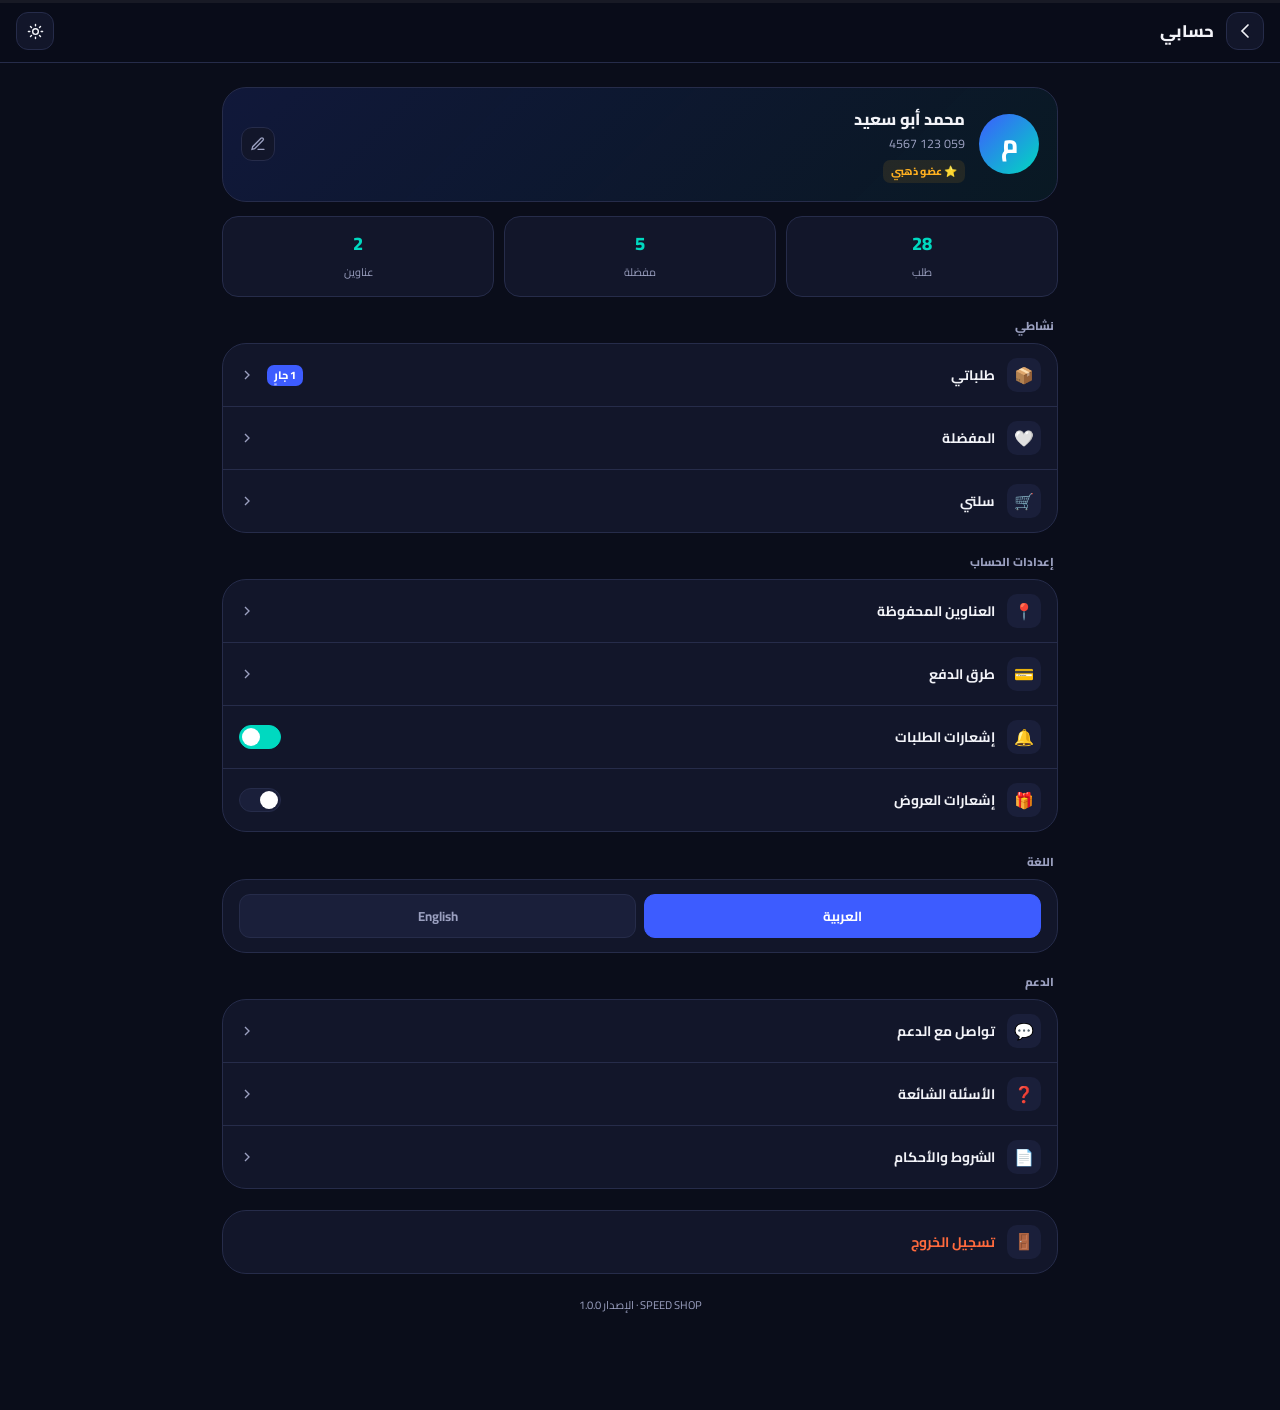
==== account.html @ 6fc2ea25 "Add files via upload" ====
<!DOCTYPE html>
<html lang="ar" dir="rtl">
<head>
<meta charset="UTF-8">
<script>(function(){try{var t=localStorage.getItem("speedShopTheme")||"dark";document.documentElement.setAttribute("data-theme",t);}catch(e){}})();</script>
<meta name="viewport" content="width=device-width, initial-scale=1.0, viewport-fit=cover">
<title>حسابي — SPEED SHOP</title>
<link rel="preconnect" href="https://fonts.googleapis.com">
<link rel="preconnect" href="https://fonts.gstatic.com" crossorigin>
<link href="https://fonts.googleapis.com/css2?family=Cairo:wght@400;500;600;700;800;900&display=swap" rel="stylesheet">
<style>
  :root{
    --bg:#0A0D1A; --surface:#12162A; --surface-2:#1A1F3A; --line:#262C4A;
    --text:#F2F3F8; --text-dim:#9BA0C0; --accent:#3D5CFF; --accent-2:#00D9C0;
    --coral:#FF6A3D; --gold:#FFB020;
    --radius-sm:10px; --radius-md:16px; --radius-lg:24px;
    --safe-bottom: env(safe-area-inset-bottom, 0px);
  }
  *{box-sizing:border-box; margin:0; padding:0;}
  html{scroll-behavior:smooth;}
  body{
    font-family:'Cairo', sans-serif; background:var(--bg); color:var(--text); line-height:1.6;
    -webkit-font-smoothing:antialiased; overflow-x:hidden; padding-bottom:calc(96px + var(--safe-bottom));
  }
  img{max-width:100%; display:block;}
  a{color:inherit; text-decoration:none;}
  button{font-family:inherit; border:none; cursor:pointer; color:inherit; background:none;}
  ::selection{background:var(--accent); color:#fff;}
  @media (prefers-reduced-motion: reduce){*{animation-duration:0.01ms !important; transition-duration:0.01ms !important;}}

  .wrap{max-width:900px; margin:0 auto; padding:0 16px;}

  header.top{
    position:sticky; top:0; z-index:50; background:rgba(10,13,26,0.92);
    backdrop-filter:blur(14px); border-bottom:1px solid var(--line);
  }
  .top-row{display:flex; align-items:center; gap:12px; padding:12px 16px;}
  .icon-btn{
    width:38px; height:38px; border-radius:12px; background:var(--surface); border:1px solid var(--line);
    display:flex; align-items:center; justify-content:center; color:var(--text); flex-shrink:0;
  }
  .page-title{font-weight:800; font-size:1.05rem;}
  .top-spacer{margin-inline-start:auto;}

  main{padding-top:8px;}

  /* ===== PROFILE HEAD ===== */
  .profile-head{
    margin:16px 16px 0; background:linear-gradient(135deg, rgba(61,92,255,0.14), rgba(0,217,192,0.06));
    border:1px solid var(--line); border-radius:var(--radius-lg); padding:18px;
    display:flex; align-items:center; gap:14px;
  }
  .avatar{
    width:60px; height:60px; border-radius:50%; flex-shrink:0;
    background:linear-gradient(135deg, var(--accent), var(--accent-2));
    display:flex; align-items:center; justify-content:center; font-size:1.6rem; font-weight:800; color:#fff;
  }
  .profile-info{flex:1; min-width:0;}
  .profile-name{font-size:1.02rem; font-weight:800;}
  .profile-phone{font-size:0.78rem; color:var(--text-dim); margin-top:2px;}
  .profile-tier{
    display:inline-flex; align-items:center; gap:4px; font-size:0.66rem; font-weight:800;
    color:var(--gold); background:rgba(255,176,32,0.1); border-radius:7px; padding:3px 8px; margin-top:6px;
  }
  .edit-btn{
    width:34px; height:34px; border-radius:11px; background:var(--surface); border:1px solid var(--line);
    display:flex; align-items:center; justify-content:center; flex-shrink:0; color:var(--text-dim);
  }

  /* ===== STATS ===== */
  .stats-row{display:flex; gap:10px; margin:14px 16px 0;}
  .stat-card{
    flex:1; background:var(--surface); border:1px solid var(--line); border-radius:var(--radius-md);
    padding:12px; text-align:center;
  }
  .stat-card b{display:block; font-size:1.15rem; font-weight:800; color:var(--accent-2);}
  .stat-card span{font-size:0.68rem; color:var(--text-dim);}

  /* ===== MENU SECTION ===== */
  .section{margin:20px 16px 0;}
  .section-label{font-size:0.72rem; font-weight:800; color:var(--text-dim); margin-bottom:8px; padding:0 4px;}
  .menu-card{background:var(--surface); border:1px solid var(--line); border-radius:var(--radius-lg); overflow:hidden;}
  .menu-row{
    display:flex; align-items:center; gap:12px; padding:14px 16px; cursor:pointer;
  }
  .menu-row:not(:last-child){border-bottom:1px solid var(--line);}
  .menu-row .em{
    width:34px; height:34px; border-radius:10px; background:var(--surface-2); flex-shrink:0;
    display:flex; align-items:center; justify-content:center; font-size:1rem;
  }
  .menu-row .label{flex:1; font-size:0.86rem; font-weight:700;}
  .menu-row .badge{
    font-size:0.68rem; font-weight:800; background:var(--accent); color:#fff; border-radius:7px; padding:2px 7px;
  }
  .menu-row .chev{color:var(--text-dim); flex-shrink:0;}
  .menu-row.danger .label{color:var(--coral);}
  .menu-row.danger .em{color:var(--coral);}

  /* toggle switch */
  .switch{width:42px; height:24px; border-radius:14px; background:var(--surface-2); border:1px solid var(--line); position:relative; flex-shrink:0; transition:background .2s ease;}
  .switch.on{background:var(--accent-2); border-color:var(--accent-2);}
  .switch::after{content:''; position:absolute; top:2px; right:2px; width:18px; height:18px; border-radius:50%; background:#fff; transition:transform .2s ease;}
  .switch.on::after{transform:translateX(-18px);}

  /* ===== LANGUAGE PILLS ===== */
  .lang-pills{display:flex; gap:8px; padding:14px 16px;}
  .lang-pill{
    flex:1; text-align:center; padding:9px; border-radius:11px; background:var(--surface-2);
    border:1.5px solid var(--line); font-size:0.82rem; font-weight:700; color:var(--text-dim);
  }
  .lang-pill.selected{background:var(--accent); border-color:var(--accent); color:#fff;}

  .app-version{text-align:center; font-size:0.7rem; color:var(--text-dim); margin:22px 16px 0;}

  /* ===== LIGHT THEME (DAY MODE) ===== */
  html[data-theme="light"]{
    --bg:#F4F6FB; --surface:#FFFFFF; --surface-2:#EEF1F8; --line:#E1E5F0;
    --text:#12162A; --text-dim:#667085; --accent:#3D5CFF; --accent-2:#0E9C87;
    --coral:#D14722; --gold:#B8790A;
  }
  html[data-theme="light"] header.top{background:rgba(255,255,255,0.86); box-shadow:0 1px 0 var(--line);}
  html[data-theme="light"] .bottom-nav{background:rgba(255,255,255,0.92);}
  html[data-theme="light"] .checkout-bar{background:rgba(255,255,255,0.92);}
  html[data-theme="light"] .bottom-bar{background:rgba(255,255,255,0.92);}
  html[data-theme="light"] .success-overlay{background:rgba(244,246,251,0.95);}
  html[data-theme="light"] .map-eta{background:rgba(255,255,255,0.92);}
  html[data-theme="light"] .ci-media,
  html[data-theme="light"] .p-media,
  html[data-theme="light"] .rider-avatar,
  html[data-theme="light"] .fav-media{background:linear-gradient(135deg, var(--surface-2), #E2E7F5);}
  html[data-theme="light"] .drawer{box-shadow:-8px 0 30px -10px rgba(20,30,60,0.15);}

  /* theme toggle icon swap */
  .theme-toggle .icon-moon{display:none;}
  .theme-toggle .icon-sun{display:flex;}
  html[data-theme="light"] .theme-toggle .icon-sun{display:none;}
  html[data-theme="light"] .theme-toggle .icon-moon{display:flex;}

  /* ============================================================
     MOTION & INTERACTION SYSTEM — unified across the app
     (added: does not change layout, branding or functionality)
     ============================================================ */
  :root{
    --m-ease-out:cubic-bezier(.16,1,.3,1);
    --m-ease-in:cubic-bezier(.7,0,.84,0);
    --m-ease-in-out:cubic-bezier(.65,0,.35,1);
    --m-spring:cubic-bezier(.34,1.56,.64,1);
    --m-fast:140ms; --m-base:220ms; --m-slow:320ms;
    --m-scroll-ease:cubic-bezier(.22,1,.36,1); --m-scroll-dur:520ms;
    --m-reveal-dist:20px;
  }

  /* ---- buttons & tappable controls ---- */
  .icon-btn, .btn, .btn-primary, .btn-ghost, .btn-outline, .btn-coral,
  .fav-add, .clear-btn, .edit-btn, .promo-apply, .form-save-btn, .add-addr-btn,
  .hamburger-btn, .p-add, .p-fav, .call, .drawer-close, .fav-remove,
  .saved-restore, .top-fab, .sum-items-toggle, .saved-toggle, .ci-remove,
  .ci-save, .discount, .qty button, .rider-actions a, .swatch, .chip{
    transition:transform var(--m-fast) var(--m-ease-out),
               box-shadow var(--m-fast) var(--m-ease-out),
               background-color var(--m-fast) var(--m-ease-out),
               border-color var(--m-fast) var(--m-ease-out),
               color var(--m-fast) var(--m-ease-out),
               opacity var(--m-fast) var(--m-ease-out) !important;
    will-change:transform;
  }
  @media (hover:hover){
    .icon-btn:hover, .btn:hover, .btn-primary:hover, .btn-ghost:hover, .btn-outline:hover, .btn-coral:hover,
    .fav-add:hover:not(:disabled), .edit-btn:hover, .promo-apply:hover, .form-save-btn:hover, .add-addr-btn:hover,
    .p-add:hover, .call:hover, .top-fab:hover, .saved-restore:hover, .swatch:hover, .chip:hover{
      transform:translateY(-1px) scale(1.02);
      box-shadow:0 8px 18px -8px rgba(0,0,0,.35);
    }
    .order-card:hover, .rp-card:hover, .addr-card:hover, .why-card:hover, .t-card:hover,
    .p-card:hover, .stat-card:hover, .rider-card:hover, .map-card:hover{
      transform:translateY(-3px);
      border-color:var(--accent);
      box-shadow:0 14px 28px -16px rgba(0,0,0,.4);
    }
    .menu-row:hover, .pay-option:hover, .drawer-link:hover, .faq-item:hover, .addr-card:hover{
      background-color:var(--surface-2);
    }
  }
  .icon-btn:active, .btn:active, .btn-primary:active, .btn-ghost:active, .btn-outline:active, .btn-coral:active,
  .fav-add:active, .clear-btn:active, .edit-btn:active, .promo-apply:active, .form-save-btn:active,
  .add-addr-btn:active, .hamburger-btn:active, .p-add:active, .p-fav:active, .call:active,
  .drawer-close:active, .fav-remove:active, .top-fab:active, .menu-row:active, .pay-option:active,
  .drawer-link:active, .lang-pill:active, .tab:active, .tabbtn:active, .swatch:active, .chip:active,
  .cat-card:active, .order-card:active, .rp-card:active, .fav-card:active, .addr-card:active, .p-card:active{
    transform:scale(.97) !important;
    transition-duration:90ms !important;
  }

  /* ---- cards ---- */
  .cat-card, .order-card, .rp-card, .fav-card, .addr-card, .rider-card, .map-card, .why-card, .t-card,
  .cart-item, .saved-item, .p-card, .stat-card{
    transition:transform var(--m-base) var(--m-ease-out),
               box-shadow var(--m-base) var(--m-ease-out),
               border-color var(--m-base) var(--m-ease-out) !important;
    will-change:transform;
  }

  /* ---- rows, tabs, pills, chips ---- */
  .menu-row, .pay-option, .oc-head, .drawer-link, .faq-item, .lang-pill, .tab, .tabbtn,
  .swatch, .chip, .oc-store-chip{
    transition:background-color var(--m-fast) var(--m-ease-out),
               color var(--m-fast) var(--m-ease-out),
               border-color var(--m-fast) var(--m-ease-out),
               transform var(--m-fast) var(--m-ease-out) !important;
  }

  /* ---- stepper / progress dots ---- */
  .dot, .step .dot, .step-line, .step, .gdot, .tl-dot, .tl-line{
    transition:background-color var(--m-base) var(--m-ease-in-out),
               border-color var(--m-base) var(--m-ease-in-out),
               color var(--m-base) var(--m-ease-in-out),
               width var(--m-base) var(--m-ease-in-out),
               transform var(--m-base) var(--m-ease-in-out) !important;
  }

  /* ---- toggle switches ---- */
  .switch{transition:background-color var(--m-base) var(--m-ease-in-out), border-color var(--m-base) var(--m-ease-in-out) !important;}
  .switch::after{transition:transform var(--m-base) var(--m-spring) !important;}

  /* ---- toast ---- */
  .toast{transition:opacity var(--m-base) var(--m-ease-out), transform var(--m-base) var(--m-spring) !important;}

  /* ---- drawer / overlays ---- */
  .drawer-overlay{transition:opacity var(--m-base) var(--m-ease-out) !important;}
  .drawer{transition:transform var(--m-slow) var(--m-ease-out) !important;}
  .drawer-link{transform:translateX(0);}

  /* ---- accordions (max-height panels) ---- */
  .saved-list, .sum-items{transition:max-height var(--m-slow) var(--m-ease-in-out) !important;}
  .saved-toggle .chev{transition:transform var(--m-base) var(--m-ease-in-out) !important;}

  /* ---- inline validation / promo messages ---- */
  .promo-msg.ok, .promo-msg.err, .field-err{animation:m-fade-up var(--m-fast) var(--m-ease-out);}

  /* ---- tab panel crossfade ---- */
  .tabpanel.active{animation:m-fade-up var(--m-base) var(--m-ease-out);}
  .gallery-slide{transition:opacity var(--m-base) var(--m-ease-out) !important;}

  /* ---- success / confirmation modal ---- */
  .success-overlay.open{animation:m-fade-in var(--m-base) var(--m-ease-out);}
  .success-card{animation:m-modal-in var(--m-slow) var(--m-ease-out) !important;}

  /* ---- reveal-on-scroll (generic, used by .reveal + .m-reveal) ---- */
  .reveal, .m-reveal{
    opacity:0; transform:translateY(var(--m-reveal-dist));
    transition:opacity var(--m-scroll-dur) var(--m-scroll-ease), transform var(--m-scroll-dur) var(--m-scroll-ease) !important;
    will-change:transform, opacity;
  }
  .reveal.in, .m-reveal.in{opacity:1; transform:translateY(0) translateX(0);}

  /* directional variants for scroll-reveal — assigned automatically by JS for visual variety */
  .m-reveal-d{transform:translateY(calc(var(--m-reveal-dist) * -1));}
  .m-reveal-l{transform:translateX(calc(var(--m-reveal-dist) * -1.6));}
  .m-reveal-r{transform:translateX(calc(var(--m-reveal-dist) * 1.6));}

  /* icon pop-in: small scale + fade for decorative icons inside revealed cards */
  .m-icon-pop{
    opacity:0; transform:scale(0.8);
    transition:opacity var(--m-base) var(--m-ease-out), transform var(--m-base) var(--m-spring) !important;
    display:inline-block; will-change:transform, opacity;
  }
  .m-icon-pop.in{opacity:1; transform:scale(1);}

  @media (max-width:640px){
    :root{ --m-reveal-dist:12px; --m-scroll-dur:380ms; }
  }

  /* ---- list add/remove ---- */
  .fav-card.removing, .cart-item.removing, .order-card.removing, .saved-item.removing{
    transition:transform var(--m-base) var(--m-ease-in), opacity var(--m-base) var(--m-ease-in) !important;
  }
  .m-enter{animation:m-fade-up var(--m-base) var(--m-ease-out);}

  @keyframes m-fade-up{from{opacity:0; transform:translateY(6px);} to{opacity:1; transform:translateY(0);}}
  @keyframes m-fade-in{from{opacity:0;} to{opacity:1;}}
  @keyframes m-modal-in{from{opacity:0; transform:scale(.96);} to{opacity:1; transform:scale(1);}}
  @keyframes m-nav-in{from{opacity:0; transform:translateY(-14px);} to{opacity:1; transform:translateY(0);}}
  @keyframes m-body-in{from{opacity:0;} to{opacity:1;}}

  /* ---- page load: navbar entrance + whole-page fade-in ---- */
  header.top{animation:m-nav-in .55s var(--m-ease-out) both;}
  body{animation:m-body-in var(--m-slow) var(--m-ease-out) both;}

  /* ---- page-to-page transition: fade the current page out before navigating away ---- */
  body.m-page-exit{opacity:0 !important; transition:opacity 180ms var(--m-ease-in) !important; pointer-events:none;}

  /* ---- slim top loading indicator (only shown briefly while a page navigation is in flight) ---- */
  .m-loadbar{
    position:fixed; top:0; right:0; left:0; height:2.5px; z-index:999;
    background:linear-gradient(90deg, var(--accent-2), var(--accent));
    transform:scaleX(0); transform-origin:right;
    opacity:0; pointer-events:none;
    transition:transform .45s var(--m-ease-out), opacity .2s var(--m-ease-out);
  }
  .m-loadbar.show{opacity:1; transform:scaleX(.72);}
  .m-loadbar.done{opacity:0; transform:scaleX(1); transition:transform .2s var(--m-ease-out), opacity .3s ease .15s;}

  /* ---- scroll progress bar: fills as the user scrolls down the page ---- */
  .m-scrollbar{
    position:fixed; top:0; right:0; left:0; height:2.5px; z-index:997; pointer-events:none;
    background:rgba(128,128,128,0.12);
  }
  .m-scrollbar-fill{
    height:100%; width:100%; transform:scaleX(0); transform-origin:right;
    background:linear-gradient(90deg, var(--accent-2), var(--accent));
    transition:transform 80ms linear;
    will-change:transform;
  }

  /* ---- hero parallax: background media + decorative glows drift slightly vs. scroll ---- */
  .hero{ --pz:0px; }
  .hero-media-wrap img{ transform:translate(-50%,-50%) translateY(var(--pz,0px)) !important; }
  .hero::before{ transform:translateY(calc(var(--pz,0px) * 0.7)); }
  .hero::after{ transform:translateY(calc(var(--pz,0px) * -0.7)); }

  @media (prefers-reduced-motion: reduce){
    *, *::before, *::after{
      animation-duration:0.01ms !important; animation-iteration-count:1 !important;
      transition-duration:0.01ms !important; scroll-behavior:auto !important;
    }
  }
</style>
</head>
<body>

<header class="top">
  <div class="top-row">
    <a class="icon-btn" href="speed-shop.html" aria-label="رجوع">
      <svg width="18" height="18" viewBox="0 0 24 24" fill="none" stroke="currentColor" stroke-width="2.2" stroke-linecap="round"><polyline points="16 4 8 12 16 20"/></svg>
    </a>
    <div class="page-title">حسابي</div>
    <div class="top-spacer"></div>
    <button class="icon-btn theme-toggle" id="themeToggle" aria-label="الوضع الليلي/النهاري">
      <svg class="icon-sun" width="17" height="17" viewBox="0 0 24 24" fill="none" stroke="currentColor" stroke-width="2" stroke-linecap="round" stroke-linejoin="round"><circle cx="12" cy="12" r="4"/><path d="M12 2v2M12 20v2M4.93 4.93l1.41 1.41M17.66 17.66l1.41 1.41M2 12h2M20 12h2M4.93 19.07l1.41-1.41M17.66 6.34l1.41-1.41"/></svg>
      <svg class="icon-moon" width="17" height="17" viewBox="0 0 24 24" fill="none" stroke="currentColor" stroke-width="2" stroke-linecap="round" stroke-linejoin="round"><path d="M21 12.8A9 9 0 1 1 11.2 3a7 7 0 0 0 9.8 9.8z"/></svg>
    </button>
    
  </div>
</header>

<main>
  <div class="wrap">
    <!-- PROFILE HEAD -->
    <div class="profile-head">
      <div class="avatar">م</div>
      <div class="profile-info">
        <div class="profile-name">محمد أبو سعيد</div>
        <div class="profile-phone">059 123 4567</div>
        <span class="profile-tier">⭐ عضو ذهبي</span>
      </div>
      <button class="edit-btn" aria-label="تعديل الملف الشخصي">
        <svg width="16" height="16" viewBox="0 0 24 24" fill="none" stroke="currentColor" stroke-width="2" stroke-linecap="round"><path d="M12 20h9"/><path d="M16.5 3.5a2.12 2.12 0 0 1 3 3L7 19l-4 1 1-4Z"/></svg>
      </button>
    </div>

    <!-- STATS -->
    <div class="stats-row">
      <div class="stat-card"><b>28</b><span>طلب</span></div>
      <div class="stat-card"><b>5</b><span>مفضلة</span></div>
      <div class="stat-card"><b>2</b><span>عناوين</span></div>
    </div>

    <!-- MY ACTIVITY -->
    <div class="section">
      <div class="section-label">نشاطي</div>
      <div class="menu-card">
        <a class="menu-row" href="my-orders.html">
          <span class="em">📦</span><span class="label">طلباتي</span>
          <span class="badge">1 جارٍ</span>
          <svg class="chev" width="16" height="16" viewBox="0 0 24 24" fill="none" stroke="currentColor" stroke-width="2"><polyline points="15 18 9 12 15 6" transform="rotate(180 12 12)"/></svg>
        </a>
        <a class="menu-row" href="wishlist.html">
          <span class="em">🤍</span><span class="label">المفضلة</span>
          <svg class="chev" width="16" height="16" viewBox="0 0 24 24" fill="none" stroke="currentColor" stroke-width="2"><polyline points="15 18 9 12 15 6" transform="rotate(180 12 12)"/></svg>
        </a>
        <a class="menu-row" href="cart.html">
          <span class="em">🛒</span><span class="label">سلتي</span>
          <svg class="chev" width="16" height="16" viewBox="0 0 24 24" fill="none" stroke="currentColor" stroke-width="2"><polyline points="15 18 9 12 15 6" transform="rotate(180 12 12)"/></svg>
        </a>
      </div>
    </div>

    <!-- ACCOUNT SETTINGS -->
    <div class="section">
      <div class="section-label">إعدادات الحساب</div>
      <div class="menu-card">
        <div class="menu-row">
          <span class="em">📍</span><span class="label">العناوين المحفوظة</span>
          <svg class="chev" width="16" height="16" viewBox="0 0 24 24" fill="none" stroke="currentColor" stroke-width="2"><polyline points="15 18 9 12 15 6" transform="rotate(180 12 12)"/></svg>
        </div>
        <div class="menu-row">
          <span class="em">💳</span><span class="label">طرق الدفع</span>
          <svg class="chev" width="16" height="16" viewBox="0 0 24 24" fill="none" stroke="currentColor" stroke-width="2"><polyline points="15 18 9 12 15 6" transform="rotate(180 12 12)"/></svg>
        </div>
        <div class="menu-row" id="notifRow">
          <span class="em">🔔</span><span class="label">إشعارات الطلبات</span>
          <div class="switch on" id="notifSwitch"></div>
        </div>
        <div class="menu-row" id="promoRow">
          <span class="em">🎁</span><span class="label">إشعارات العروض</span>
          <div class="switch" id="promoSwitch"></div>
        </div>
      </div>
    </div>

    <!-- LANGUAGE -->
    <div class="section">
      <div class="section-label">اللغة</div>
      <div class="menu-card">
        <div class="lang-pills">
          <button class="lang-pill selected">العربية</button>
          <button class="lang-pill">English</button>
        </div>
      </div>
    </div>

    <!-- SUPPORT -->
    <div class="section">
      <div class="section-label">الدعم</div>
      <div class="menu-card">
        <div class="menu-row">
          <span class="em">💬</span><span class="label">تواصل مع الدعم</span>
          <svg class="chev" width="16" height="16" viewBox="0 0 24 24" fill="none" stroke="currentColor" stroke-width="2"><polyline points="15 18 9 12 15 6" transform="rotate(180 12 12)"/></svg>
        </div>
        <div class="menu-row">
          <span class="em">❓</span><span class="label">الأسئلة الشائعة</span>
          <svg class="chev" width="16" height="16" viewBox="0 0 24 24" fill="none" stroke="currentColor" stroke-width="2"><polyline points="15 18 9 12 15 6" transform="rotate(180 12 12)"/></svg>
        </div>
        <div class="menu-row">
          <span class="em">📄</span><span class="label">الشروط والأحكام</span>
          <svg class="chev" width="16" height="16" viewBox="0 0 24 24" fill="none" stroke="currentColor" stroke-width="2"><polyline points="15 18 9 12 15 6" transform="rotate(180 12 12)"/></svg>
        </div>
      </div>
    </div>

    <!-- LOGOUT -->
    <div class="section">
      <div class="menu-card">
        <div class="menu-row danger" id="logoutBtn">
          <span class="em">🚪</span><span class="label">تسجيل الخروج</span>
        </div>
      </div>
    </div>

    <div class="app-version">SPEED SHOP · الإصدار 1.0.0</div>
  </div>
</main>

<script>
  document.getElementById('notifSwitch').addEventListener('click', function(){
    this.classList.toggle('on');
  });
  document.getElementById('promoSwitch').addEventListener('click', function(){
    this.classList.toggle('on');
  });
  document.querySelectorAll('.lang-pill').forEach(p => {
    p.addEventListener('click', function(){
      document.querySelectorAll('.lang-pill').forEach(x => x.classList.remove('selected'));
      this.classList.add('selected');
    });
  });
  document.getElementById('logoutBtn').addEventListener('click', () => {
    if(confirm('هل تريد تسجيل الخروج من حسابك؟')){
      mGoTo('speed-shop.html');
    }
  });
</script>
<script>
  (function(){
    var btn = document.getElementById('themeToggle');
    if(!btn) return;
    btn.addEventListener('click', function(){
      var isLight = document.documentElement.getAttribute('data-theme') === 'light';
      var next = isLight ? 'dark' : 'light';
      document.documentElement.setAttribute('data-theme', next);
      try{ localStorage.setItem('speedShopTheme', next); }catch(e){}
    });
  })();
</script>
<script>
(function(){
  // Enables :active styles to fire reliably on iOS Safari
  document.addEventListener('touchstart', function(){}, {passive:true});

  // Scroll-reveal: adds directional variety + per-group stagger to cards/sections
  // (down for headings, left/right for paired cards, up for the rest), plus a
  // gentle pop-in for icons inside them. Also covers elements already tagged
  // with .reveal/.m-reveal so the whole page stays visually consistent.
  var sel = '.order-card, .addr-card, .rp-card, .why-card, .t-card, .fav-card, .rider-card, .map-card, .stat-card, .section, .cart-item, .saved-item, .page-title, .p-title, .section-head, .section-label, .hero, .hero-stats, .stats-row, .cat-card, .p-card, .offer-band';
  var downSel = '.section-head, .section-label, .page-title, .p-title';
  var sideSel = '.addr-card, .rp-card, .rider-card, .map-card, .fav-card';
  var iconHostSel = '.why-card, .cat-card, .t-card, .stat-card';
  var all = Array.prototype.slice.call(document.querySelectorAll(sel));
  if('IntersectionObserver' in window && all.length){
    var parentIdx = new Map();
    var parentSide = new Map();
    all.forEach(function(el){
      if(!el.classList.contains('reveal') && !el.classList.contains('m-reveal')){
        el.classList.add('m-reveal');
      }
      if(el.matches(downSel)){
        el.classList.add('m-reveal-d');
      } else if(el.matches(sideSel)){
        var side = parentSide.get(el.parentElement) || 0;
        el.classList.add(side % 2 === 0 ? 'm-reveal-r' : 'm-reveal-l');
        parentSide.set(el.parentElement, side + 1);
      }
      var idx = parentIdx.get(el.parentElement) || 0;
      el.style.transitionDelay = (Math.min(idx, 5) * 100) + 'ms';
      parentIdx.set(el.parentElement, idx + 1);
    });
    var mio = new IntersectionObserver(function(entries){
      entries.forEach(function(e){
        if(e.isIntersecting){
          e.target.classList.add('in');
          mio.unobserve(e.target);
        }
      });
    }, {threshold:0.12});
    all.forEach(function(el){ mio.observe(el); });

    var icons = [];
    all.forEach(function(el){
      if(el.matches(iconHostSel)){
        var em = el.querySelector('.em');
        if(em) icons.push(em);
      }
    });
    icons.forEach(function(el, i){
      el.classList.add('m-icon-pop');
      el.style.transitionDelay = (Math.min(i % 6, 5) * 100 + 80) + 'ms';
      mio.observe(el);
    });
  }
})();
</script>
<script>
(function(){
  var reduceMotion = window.matchMedia('(prefers-reduced-motion: reduce)').matches;
  var bar = document.createElement('div');
  bar.className = 'm-loadbar';
  document.body.appendChild(bar);

  // Shared helper so JS-triggered redirects (buy now, checkout, logout...) use the
  // same soft fade + loading cue as normal link navigation.
  window.mGoTo = function(href, delay){
    if(!href) return;
    bar.classList.remove('done');
    void bar.offsetWidth;
    bar.classList.add('show');
    if(reduceMotion){ window.location.href = href; return; }
    document.body.classList.add('m-page-exit');
    setTimeout(function(){ window.location.href = href; }, delay || 180);
  };

  // Intercept clicks on internal .html links to play a light fade-out before leaving.
  document.addEventListener('click', function(e){
    var a = e.target.closest && e.target.closest('a[href]');
    if(!a || e.defaultPrevented || e.button !== 0 || e.metaKey || e.ctrlKey || e.shiftKey || e.altKey) return;
    var href = a.getAttribute('href');
    if(!href || href.charAt(0) === '#' || a.target === '_blank' || a.hasAttribute('download')) return;
    if(/^([a-z]+:)?\/\//i.test(href) || /^(tel|sms|mailto|whatsapp):/i.test(href)) return;
    if(href.indexOf('.html') === -1) return;
    e.preventDefault();
    window.mGoTo(href);
  }, true);
})();
</script>
<script>
(function(){
  // Scroll progress bar
  var reduceMotion = window.matchMedia('(prefers-reduced-motion: reduce)').matches;
  var track = document.createElement('div');
  track.className = 'm-scrollbar';
  var fill = document.createElement('div');
  fill.className = 'm-scrollbar-fill';
  track.appendChild(fill);
  document.body.appendChild(track);
  var ticking = false;
  function updateProgress(){
    var doc = document.documentElement;
    var max = doc.scrollHeight - doc.clientHeight;
    var pct = max > 0 ? Math.min(1, Math.max(0, doc.scrollTop / max)) : 0;
    fill.style.transform = 'scaleX(' + pct + ')';
    ticking = false;
  }
  window.addEventListener('scroll', function(){
    if(!ticking){ requestAnimationFrame(updateProgress); ticking = true; }
  }, {passive:true});
  updateProgress();

  // Hero parallax: only runs while the hero is near the viewport, and skipped
  // entirely on reduced-motion or small/touch screens to keep things light.
  var hero = document.querySelector('.hero');
  var isSmall = window.matchMedia('(max-width:640px)').matches;
  if(hero && !reduceMotion && !isSmall && 'IntersectionObserver' in window){
    var active = false;
    function updateParallax(){
      var rect = hero.getBoundingClientRect();
      var mid = rect.top + rect.height / 2 - window.innerHeight / 2;
      var pz = Math.max(-24, Math.min(24, mid * -0.06));
      hero.style.setProperty('--pz', pz + 'px');
      if(active) requestAnimationFrame(updateParallax);
    }
    var hio = new IntersectionObserver(function(entries){
      entries.forEach(function(e){
        if(e.isIntersecting && !active){
          active = true;
          requestAnimationFrame(updateParallax);
        } else if(!e.isIntersecting){
          active = false;
        }
      });
    });
    hio.observe(hero);
  }
})();
</script>
</body>
</html>
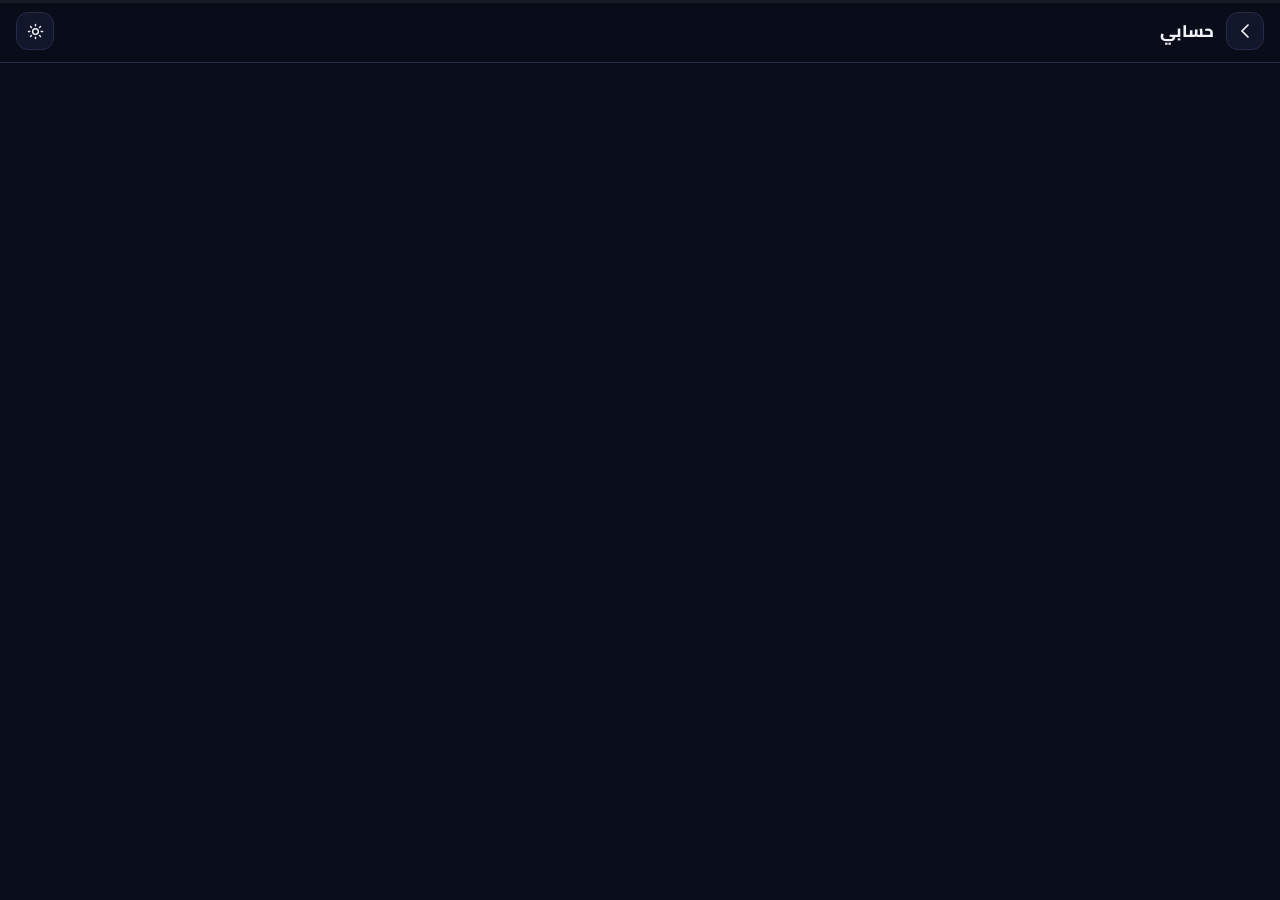
==== commit d4a00d52: "Add files via upload" ====
--- a/account.html
+++ b/account.html
@@ -3,6 +3,8 @@
 <head>
 <meta charset="UTF-8">
 <script>(function(){try{var t=localStorage.getItem("speedShopTheme")||"dark";document.documentElement.setAttribute("data-theme",t);}catch(e){}})();</script>
+<link rel="stylesheet" href="core.css">
+<script src="core.js"></script>
 <meta name="viewport" content="width=device-width, initial-scale=1.0, viewport-fit=cover">
 <title>حسابي — SPEED SHOP</title>
 <link rel="preconnect" href="https://fonts.googleapis.com">
@@ -345,24 +347,67 @@
 
 <main>
   <div class="wrap">
+
+    <!-- REGISTRATION / AUTO-LOGIN GATE -->
+    <!-- تظهر هذه الخانة فقط أول مرة يدخل بها الزائر من هذا المتصفح. بعد التسجيل تُحفظ بياناته
+         تلقائيًا، وفي كل زيارة لاحقة من نفس المتصفح سيتم التعرف عليه دون الحاجة لإعادة التسجيل. -->
+    <div id="authGate" style="display:none;">
+      <div class="section" style="margin-top:8px;">
+        <div class="menu-card" style="padding:20px 16px;">
+          <h2 style="font-size:1.05rem; font-weight:800; margin-bottom:4px;">
+            👋 أهلًا بك في SPEED SHOP
+          </h2>
+          <p style="color:var(--text-dim); font-size:0.85rem; margin-bottom:18px;">
+            سجّل بياناتك مرة واحدة فقط، وسنتعرف عليك تلقائيًا في كل زيارة قادمة من نفس هذا المتصفح.
+          </p>
+          <form id="registerForm">
+            <div class="form-group" style="margin-bottom:12px;">
+              <label style="display:block; font-size:0.82rem; font-weight:700; margin-bottom:6px;">الاسم الكامل</label>
+              <input type="text" id="regName" required placeholder="مثال: محمد أبو سعيد"
+                style="width:100%; padding:12px 14px; border-radius:12px; border:1px solid var(--line); background:var(--bg-2, transparent); color:inherit; font-size:0.9rem;">
+            </div>
+            <div class="form-group" style="margin-bottom:12px;">
+              <label style="display:block; font-size:0.82rem; font-weight:700; margin-bottom:6px;">رقم الجوال</label>
+              <input type="tel" id="regPhone" required placeholder="059XXXXXXX" inputmode="numeric" pattern="[0-9]{9,10}"
+                style="width:100%; padding:12px 14px; border-radius:12px; border:1px solid var(--line); background:var(--bg-2, transparent); color:inherit; font-size:0.9rem;">
+            </div>
+            <div class="form-group" style="margin-bottom:12px;">
+              <label style="display:block; font-size:0.82rem; font-weight:700; margin-bottom:6px;">المدينة</label>
+              <input type="text" id="regCity" value="غزة" required
+                style="width:100%; padding:12px 14px; border-radius:12px; border:1px solid var(--line); background:var(--bg-2, transparent); color:inherit; font-size:0.9rem;">
+            </div>
+            <div class="form-group" style="margin-bottom:16px;">
+              <label style="display:block; font-size:0.82rem; font-weight:700; margin-bottom:6px;">العنوان بالكامل (الحي، الشارع، أقرب معلم)</label>
+              <textarea id="regAddress" required rows="3" placeholder="مثال: حي الرمال، شارع الوحدة، بجانب..."
+                style="width:100%; padding:12px 14px; border-radius:12px; border:1px solid var(--line); background:var(--bg-2, transparent); color:inherit; font-size:0.9rem; resize:vertical;"></textarea>
+            </div>
+            <p id="regError" style="display:none; color:#ff5d5d; font-size:0.8rem; margin-bottom:10px;"></p>
+            <button type="submit" class="btn btn-primary" style="width:100%;">تسجيل</button>
+          </form>
+        </div>
+      </div>
+    </div>
+
+    <!-- PROFILE (يظهر فقط بعد التسجيل / التعرّف التلقائي) -->
+    <div id="profileWrap" style="display:none;">
     <!-- PROFILE HEAD -->
     <div class="profile-head">
-      <div class="avatar">م</div>
+      <div class="avatar" id="avatarInitial">؟</div>
       <div class="profile-info">
-        <div class="profile-name">محمد أبو سعيد</div>
-        <div class="profile-phone">059 123 4567</div>
-        <span class="profile-tier">⭐ عضو ذهبي</span>
+        <div class="profile-name" id="profileName">—</div>
+        <div class="profile-phone" id="profilePhone">—</div>
+        <span class="profile-tier" id="profileAddress">—</span>
       </div>
-      <button class="edit-btn" aria-label="تعديل الملف الشخصي">
+      <button class="edit-btn" id="editProfileBtn" aria-label="تعديل الملف الشخصي">
         <svg width="16" height="16" viewBox="0 0 24 24" fill="none" stroke="currentColor" stroke-width="2" stroke-linecap="round"><path d="M12 20h9"/><path d="M16.5 3.5a2.12 2.12 0 0 1 3 3L7 19l-4 1 1-4Z"/></svg>
       </button>
     </div>
 
     <!-- STATS -->
     <div class="stats-row">
-      <div class="stat-card"><b>28</b><span>طلب</span></div>
-      <div class="stat-card"><b>5</b><span>مفضلة</span></div>
-      <div class="stat-card"><b>2</b><span>عناوين</span></div>
+      <div class="stat-card"><b id="statOrders">0</b><span>طلب</span></div>
+      <div class="stat-card"><b id="statWishlist">0</b><span>مفضلة</span></div>
+      <div class="stat-card"><b id="statAddresses">1</b><span>عناوين</span></div>
     </div>
 
     <!-- MY ACTIVITY -->
@@ -371,7 +416,7 @@
       <div class="menu-card">
         <a class="menu-row" href="my-orders.html">
           <span class="em">📦</span><span class="label">طلباتي</span>
-          <span class="badge">1 جارٍ</span>
+          <span class="badge" id="ordersBadge" style="display:none;"></span>
           <svg class="chev" width="16" height="16" viewBox="0 0 24 24" fill="none" stroke="currentColor" stroke-width="2"><polyline points="15 18 9 12 15 6" transform="rotate(180 12 12)"/></svg>
         </a>
         <a class="menu-row" href="wishlist.html">
@@ -389,8 +434,8 @@
     <div class="section">
       <div class="section-label">إعدادات الحساب</div>
       <div class="menu-card">
-        <div class="menu-row">
-          <span class="em">📍</span><span class="label">العناوين المحفوظة</span>
+        <div class="menu-row" id="addressRow">
+          <span class="em">📍</span><span class="label">العنوان المحفوظ</span>
           <svg class="chev" width="16" height="16" viewBox="0 0 24 24" fill="none" stroke="currentColor" stroke-width="2"><polyline points="15 18 9 12 15 6" transform="rotate(180 12 12)"/></svg>
         </div>
         <div class="menu-row">
@@ -448,10 +493,84 @@
     </div>
 
     <div class="app-version">SPEED SHOP · الإصدار 1.0.0</div>
+    </div>
   </div>
 </main>
 
 <script>
+  // ===== حالة الحساب: تسجيل مرة واحدة، ثم التعرف التلقائي من نفس المتصفح =====
+  function renderAccount(){
+    const user = SS.getUser();
+    const gate = document.getElementById('authGate');
+    const profile = document.getElementById('profileWrap');
+
+    if(!user){
+      gate.style.display = 'block';
+      profile.style.display = 'none';
+      return;
+    }
+
+    gate.style.display = 'none';
+    profile.style.display = 'block';
+
+    document.getElementById('avatarInitial').textContent = (user.name || '؟').trim().charAt(0) || '؟';
+    document.getElementById('profileName').textContent = user.name || '—';
+    document.getElementById('profilePhone').textContent = user.phone || '—';
+    document.getElementById('profileAddress').textContent = '📍 ' + (user.city || 'غزة');
+
+    const myOrders = SS.getMyOrders();
+    document.getElementById('statOrders').textContent = myOrders.length;
+    document.getElementById('statWishlist').textContent = SS.getWishlist().length;
+    document.getElementById('statAddresses').textContent = user.address ? 1 : 0;
+
+    const inProgress = myOrders.filter(o => o.status === 'new' || o.status === 'prep').length;
+    const ordersBadge = document.getElementById('ordersBadge');
+    if(inProgress > 0){
+      ordersBadge.textContent = inProgress + ' جارٍ';
+      ordersBadge.style.display = 'inline-flex';
+    } else {
+      ordersBadge.style.display = 'none';
+    }
+
+    document.getElementById('addressRow').querySelector('.label').textContent =
+      user.address ? `${user.city} — ${user.address}` : 'العنوان المحفوظ';
+  }
+
+  function fillFormFromUser(){
+    const user = SS.getUser();
+    if(!user) return;
+    document.getElementById('regName').value = user.name || '';
+    document.getElementById('regPhone').value = user.phone || '';
+    document.getElementById('regCity').value = user.city || 'غزة';
+    document.getElementById('regAddress').value = user.address || '';
+  }
+
+  document.getElementById('registerForm').addEventListener('submit', function(e){
+    e.preventDefault();
+    const name = document.getElementById('regName').value.trim();
+    const phone = document.getElementById('regPhone').value.trim();
+    const city = document.getElementById('regCity').value.trim();
+    const address = document.getElementById('regAddress').value.trim();
+    const err = document.getElementById('regError');
+
+    if(!/^[0-9]{9,10}$/.test(phone)){
+      err.textContent = 'يرجى إدخال رقم جوال صحيح (أرقام فقط).';
+      err.style.display = 'block';
+      return;
+    }
+    err.style.display = 'none';
+
+    SS.registerUser({ name, phone, city, address });
+    renderAccount();
+  });
+
+  document.getElementById('editProfileBtn').addEventListener('click', () => {
+    fillFormFromUser();
+    document.getElementById('authGate').style.display = 'block';
+    document.getElementById('profileWrap').style.display = 'none';
+    document.getElementById('authGate').scrollIntoView({behavior:'smooth'});
+  });
+
   document.getElementById('notifSwitch').addEventListener('click', function(){
     this.classList.toggle('on');
   });
@@ -465,10 +584,13 @@
     });
   });
   document.getElementById('logoutBtn').addEventListener('click', () => {
-    if(confirm('هل تريد تسجيل الخروج من حسابك؟')){
-      mGoTo('speed-shop.html');
+    if(confirm('هل تريد تسجيل الخروج من حسابك؟ سيُطلب منك التسجيل مجددًا في هذا المتصفح.')){
+      SS.logoutUser();
+      renderAccount();
     }
   });
+
+  renderAccount();
 </script>
 <script>
   (function(){
--- a/core.css
+++ b/core.css
@@ -0,0 +1,7 @@
+/* SPEED SHOP — أنماط مشتركة بين الصفحات */
+.empty-state{
+  text-align:center; padding:48px 20px; color:var(--text-dim);
+  grid-column:1 / -1;
+}
+.empty-state .em{font-size:2.2rem; margin-bottom:12px; display:block;}
+.empty-state p{margin-top:6px; font-size:0.85rem;}
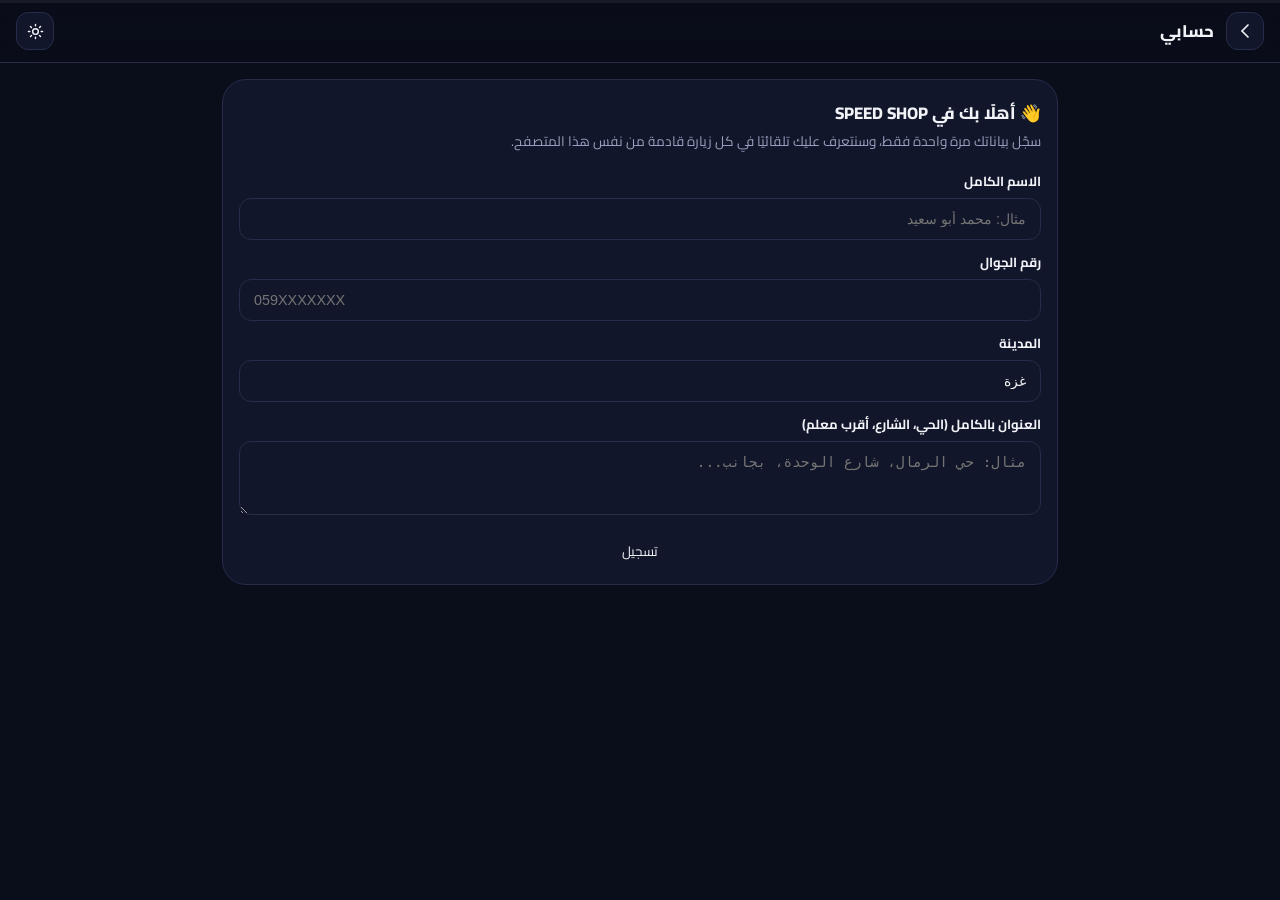
==== commit 70d2c2c0: "Add files via upload" ====
--- a/account.html
+++ b/account.html
@@ -3,8 +3,8 @@
 <head>
 <meta charset="UTF-8">
 <script>(function(){try{var t=localStorage.getItem("speedShopTheme")||"dark";document.documentElement.setAttribute("data-theme",t);}catch(e){}})();</script>
-<link rel="stylesheet" href="core.css">
-<script src="core.js"></script>
+<link rel="stylesheet" href="core.css?v=2">
+<script src="core.js?v=2"></script>
 <meta name="viewport" content="width=device-width, initial-scale=1.0, viewport-fit=cover">
 <title>حسابي — SPEED SHOP</title>
 <link rel="preconnect" href="https://fonts.googleapis.com">
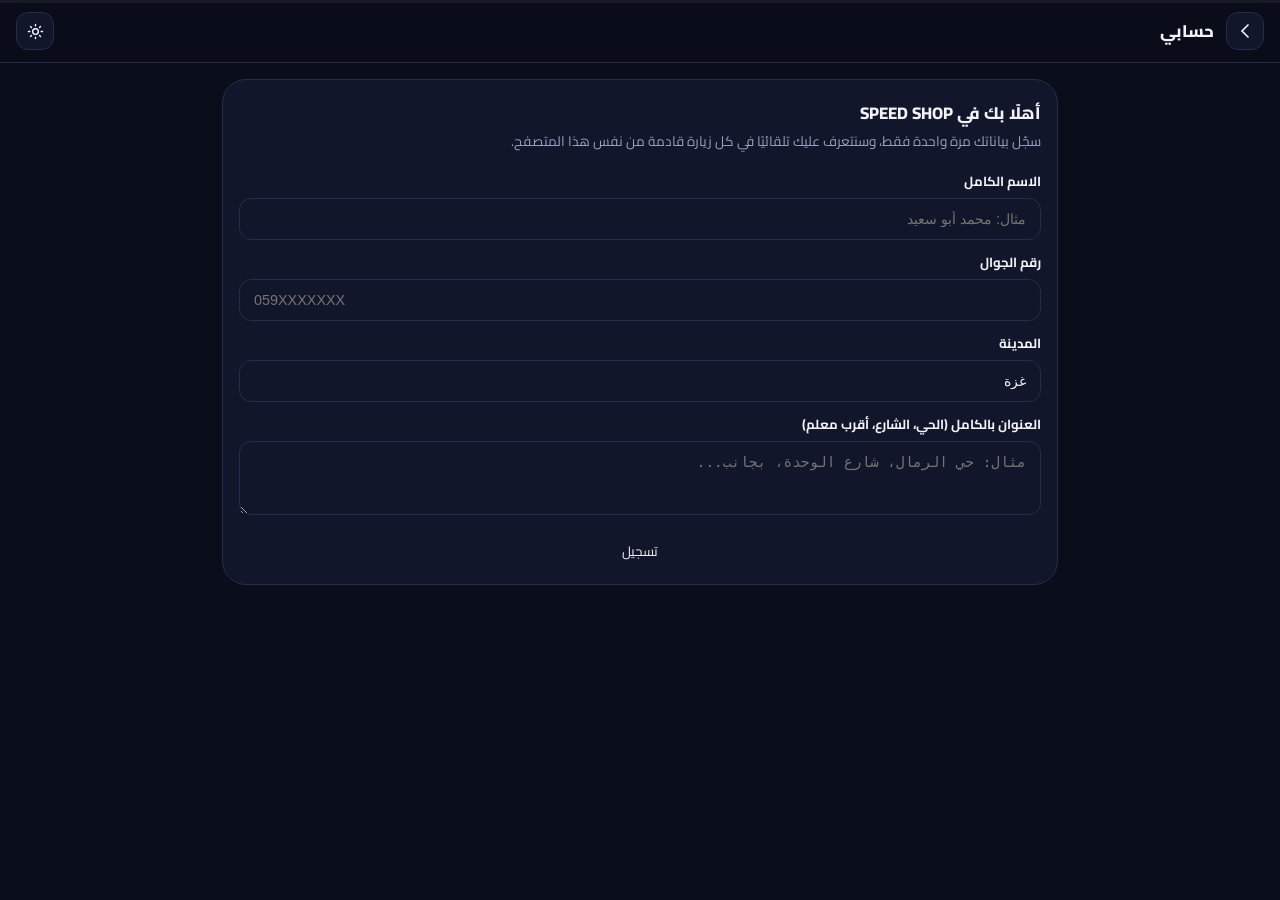
==== commit 39e3bdda: "Add files via upload" ====
--- a/account.html
+++ b/account.html
@@ -3,6 +3,7 @@
 <head>
 <meta charset="UTF-8">
 <script>(function(){try{var t=localStorage.getItem("speedShopTheme")||"dark";document.documentElement.setAttribute("data-theme",t);}catch(e){}})();</script>
+<script>window.addEventListener("pageshow", function(e){ if (e.persisted) { window.location.reload(); } });</script>
 <link rel="stylesheet" href="core.css?v=2">
 <script src="core.js?v=2"></script>
 <meta name="viewport" content="width=device-width, initial-scale=1.0, viewport-fit=cover">
@@ -332,7 +333,7 @@
 
 <header class="top">
   <div class="top-row">
-    <a class="icon-btn" href="speed-shop.html" aria-label="رجوع">
+    <a class="icon-btn" href="index.html" aria-label="رجوع">
       <svg width="18" height="18" viewBox="0 0 24 24" fill="none" stroke="currentColor" stroke-width="2.2" stroke-linecap="round"><polyline points="16 4 8 12 16 20"/></svg>
     </a>
     <div class="page-title">حسابي</div>
@@ -355,7 +356,7 @@
       <div class="section" style="margin-top:8px;">
         <div class="menu-card" style="padding:20px 16px;">
           <h2 style="font-size:1.05rem; font-weight:800; margin-bottom:4px;">
-            👋 أهلًا بك في SPEED SHOP
+            أهلًا بك في SPEED SHOP
           </h2>
           <p style="color:var(--text-dim); font-size:0.85rem; margin-bottom:18px;">
             سجّل بياناتك مرة واحدة فقط، وسنتعرف عليك تلقائيًا في كل زيارة قادمة من نفس هذا المتصفح.
@@ -415,16 +416,16 @@
       <div class="section-label">نشاطي</div>
       <div class="menu-card">
         <a class="menu-row" href="my-orders.html">
-          <span class="em">📦</span><span class="label">طلباتي</span>
+          <span class="label">طلباتي</span>
           <span class="badge" id="ordersBadge" style="display:none;"></span>
           <svg class="chev" width="16" height="16" viewBox="0 0 24 24" fill="none" stroke="currentColor" stroke-width="2"><polyline points="15 18 9 12 15 6" transform="rotate(180 12 12)"/></svg>
         </a>
         <a class="menu-row" href="wishlist.html">
-          <span class="em">🤍</span><span class="label">المفضلة</span>
+          <span class="label">المفضلة</span>
           <svg class="chev" width="16" height="16" viewBox="0 0 24 24" fill="none" stroke="currentColor" stroke-width="2"><polyline points="15 18 9 12 15 6" transform="rotate(180 12 12)"/></svg>
         </a>
         <a class="menu-row" href="cart.html">
-          <span class="em">🛒</span><span class="label">سلتي</span>
+          <span class="label">سلتي</span>
           <svg class="chev" width="16" height="16" viewBox="0 0 24 24" fill="none" stroke="currentColor" stroke-width="2"><polyline points="15 18 9 12 15 6" transform="rotate(180 12 12)"/></svg>
         </a>
       </div>
@@ -435,19 +436,19 @@
       <div class="section-label">إعدادات الحساب</div>
       <div class="menu-card">
         <div class="menu-row" id="addressRow">
-          <span class="em">📍</span><span class="label">العنوان المحفوظ</span>
+          <span class="label">العنوان المحفوظ</span>
           <svg class="chev" width="16" height="16" viewBox="0 0 24 24" fill="none" stroke="currentColor" stroke-width="2"><polyline points="15 18 9 12 15 6" transform="rotate(180 12 12)"/></svg>
         </div>
         <div class="menu-row">
-          <span class="em">💳</span><span class="label">طرق الدفع</span>
+          <span class="label">طرق الدفع</span>
           <svg class="chev" width="16" height="16" viewBox="0 0 24 24" fill="none" stroke="currentColor" stroke-width="2"><polyline points="15 18 9 12 15 6" transform="rotate(180 12 12)"/></svg>
         </div>
         <div class="menu-row" id="notifRow">
-          <span class="em">🔔</span><span class="label">إشعارات الطلبات</span>
+          <span class="label">إشعارات الطلبات</span>
           <div class="switch on" id="notifSwitch"></div>
         </div>
         <div class="menu-row" id="promoRow">
-          <span class="em">🎁</span><span class="label">إشعارات العروض</span>
+          <span class="label">إشعارات العروض</span>
           <div class="switch" id="promoSwitch"></div>
         </div>
       </div>
@@ -469,15 +470,15 @@
       <div class="section-label">الدعم</div>
       <div class="menu-card">
         <div class="menu-row">
-          <span class="em">💬</span><span class="label">تواصل مع الدعم</span>
+          <span class="label">تواصل مع الدعم</span>
           <svg class="chev" width="16" height="16" viewBox="0 0 24 24" fill="none" stroke="currentColor" stroke-width="2"><polyline points="15 18 9 12 15 6" transform="rotate(180 12 12)"/></svg>
         </div>
         <div class="menu-row">
-          <span class="em">❓</span><span class="label">الأسئلة الشائعة</span>
+          <span class="label">الأسئلة الشائعة</span>
           <svg class="chev" width="16" height="16" viewBox="0 0 24 24" fill="none" stroke="currentColor" stroke-width="2"><polyline points="15 18 9 12 15 6" transform="rotate(180 12 12)"/></svg>
         </div>
         <div class="menu-row">
-          <span class="em">📄</span><span class="label">الشروط والأحكام</span>
+          <span class="label">الشروط والأحكام</span>
           <svg class="chev" width="16" height="16" viewBox="0 0 24 24" fill="none" stroke="currentColor" stroke-width="2"><polyline points="15 18 9 12 15 6" transform="rotate(180 12 12)"/></svg>
         </div>
       </div>
@@ -487,7 +488,7 @@
     <div class="section">
       <div class="menu-card">
         <div class="menu-row danger" id="logoutBtn">
-          <span class="em">🚪</span><span class="label">تسجيل الخروج</span>
+          <span class="label">تسجيل الخروج</span>
         </div>
       </div>
     </div>
@@ -516,7 +517,7 @@
     document.getElementById('avatarInitial').textContent = (user.name || '؟').trim().charAt(0) || '؟';
     document.getElementById('profileName').textContent = user.name || '—';
     document.getElementById('profilePhone').textContent = user.phone || '—';
-    document.getElementById('profileAddress').textContent = '📍 ' + (user.city || 'غزة');
+    document.getElementById('profileAddress').textContent = (user.city || 'غزة');
 
     const myOrders = SS.getMyOrders();
     document.getElementById('statOrders').textContent = myOrders.length;
